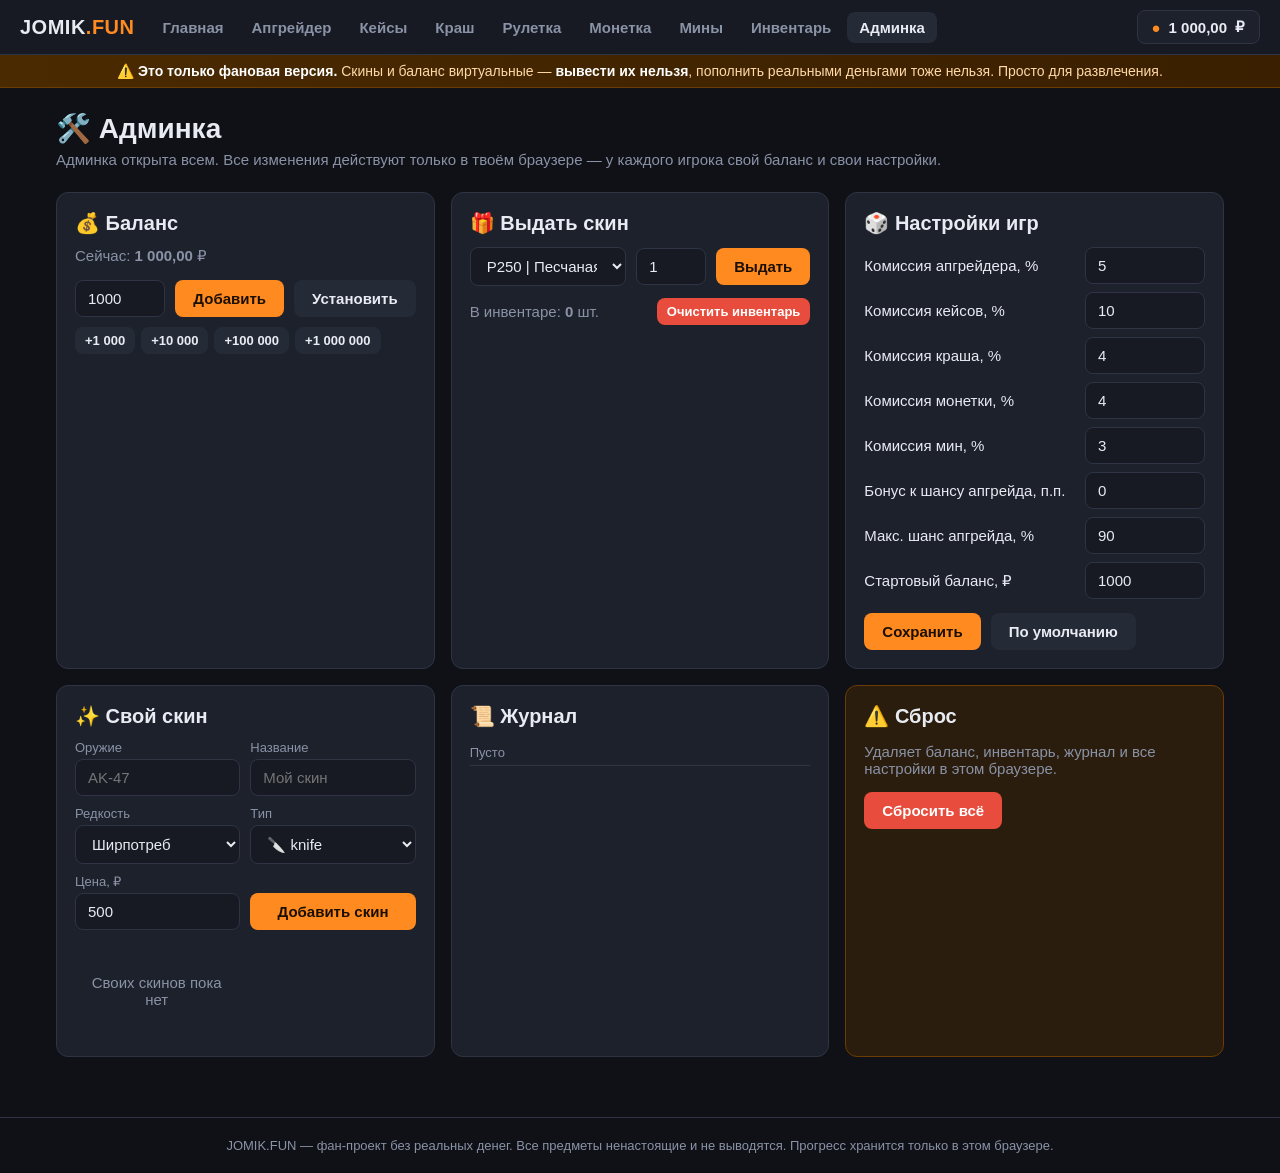
==== admin.html @ 271b5dfe "Add fun skin upgrader site with mini-games and open admin panel Static site for GitHub Pages: upgrad" ====
<!DOCTYPE html>
<html lang="ru">
<head>
  <meta charset="UTF-8">
  <meta name="viewport" content="width=device-width, initial-scale=1">
  <title>Админка — JOMIK.FUN</title>
  <link rel="stylesheet" href="css/style.css">
</head>
<body>
  <main class="container">
    <h1>🛠️ Админка</h1>
    <p class="sub">Админка открыта всем. Все изменения действуют только в твоём браузере — у каждого игрока свой баланс и свои настройки.</p>

    <div class="grid grid-2">
      <section class="card">
        <h2>💰 Баланс</h2>
        <p class="muted" style="margin-top:0">Сейчас: <b id="curBalance"></b> ₽</p>
        <div class="row">
          <input class="input" id="balInput" type="number" value="1000" style="flex:1">
          <button class="btn btn-accent" id="addBal">Добавить</button>
          <button class="btn" id="setBal">Установить</button>
        </div>
        <div class="chips" style="margin-top:10px" id="balChips">
          <button class="btn btn-sm" data-v="1000">+1 000</button>
          <button class="btn btn-sm" data-v="10000">+10 000</button>
          <button class="btn btn-sm" data-v="100000">+100 000</button>
          <button class="btn btn-sm" data-v="1000000">+1 000 000</button>
        </div>
      </section>

      <section class="card">
        <h2>🎁 Выдать скин</h2>
        <div class="row">
          <select class="input" id="giveSelect" style="flex:1"></select>
          <input class="input" id="giveCount" type="number" value="1" min="1" max="100" style="width:70px">
          <button class="btn btn-accent" id="give">Выдать</button>
        </div>
        <div class="row" style="margin-top:12px">
          <span class="muted">В инвентаре: <b id="invCount"></b> шт.</span>
          <div class="spacer"></div>
          <button class="btn btn-red btn-sm" id="clearInv">Очистить инвентарь</button>
        </div>
      </section>

      <section class="card">
        <h2>🎲 Настройки игр</h2>
        <div class="kv">
          <span>Комиссия апгрейдера, %</span><input class="input" data-edge="upgrader" type="number" step="0.5">
          <span>Комиссия кейсов, %</span><input class="input" data-edge="cases" type="number" step="0.5">
          <span>Комиссия краша, %</span><input class="input" data-edge="crash" type="number" step="0.5">
          <span>Комиссия монетки, %</span><input class="input" data-edge="coinflip" type="number" step="0.5">
          <span>Комиссия мин, %</span><input class="input" data-edge="mines" type="number" step="0.5">
          <span>Бонус к шансу апгрейда, п.п.</span><input class="input" id="boost" type="number" step="1">
          <span>Макс. шанс апгрейда, %</span><input class="input" id="maxChance" type="number" step="1">
          <span>Стартовый баланс, ₽</span><input class="input" id="startBal" type="number" step="100">
        </div>
        <div class="row" style="margin-top:14px">
          <button class="btn btn-accent" id="saveSettings">Сохранить</button>
          <button class="btn" id="defaults">По умолчанию</button>
        </div>
      </section>

      <section class="card">
        <h2>✨ Свой скин</h2>
        <div class="grid" style="grid-template-columns:1fr 1fr;gap:10px">
          <div><label>Оружие</label><input class="input" id="csWeapon" placeholder="AK-47" style="width:100%"></div>
          <div><label>Название</label><input class="input" id="csName" placeholder="Мой скин" style="width:100%"></div>
          <div><label>Редкость</label><select class="input" id="csRarity" style="width:100%"></select></div>
          <div><label>Тип</label><select class="input" id="csType" style="width:100%"></select></div>
          <div><label>Цена, ₽</label><input class="input" id="csPrice" type="number" value="500" style="width:100%"></div>
          <div style="align-self:end"><button class="btn btn-accent" id="csAdd" style="width:100%">Добавить скин</button></div>
        </div>
        <div class="skins" id="customList" style="margin-top:14px;max-height:240px"></div>
      </section>

      <section class="card">
        <h2>📜 Журнал</h2>
        <div class="log" id="log"></div>
      </section>

      <section class="card admin-warn">
        <h2>⚠️ Сброс</h2>
        <p class="muted">Удаляет баланс, инвентарь, журнал и все настройки в этом браузере.</p>
        <button class="btn btn-red" id="reset">Сбросить всё</button>
      </section>
    </div>
  </main>

  <script src="js/common.js"></script>
  <script>
    const $ = id => document.getElementById(id);

    function render() {
      const s = Store.settings;
      $("curBalance").textContent = fmt(Store.balance);
      $("invCount").textContent = Store.state.inventory.length;
      $("giveSelect").innerHTML = allSkins().slice().sort((a, b) => a.price - b.price)
        .map(k => `<option value="${esc(k.id)}">${esc(k.weapon)} | ${esc(k.name)} — ${fmt(k.price)} ₽</option>`).join("");
      document.querySelectorAll("[data-edge]").forEach(i => i.value = s.edge[i.dataset.edge]);
      $("boost").value = s.upgraderBoost;
      $("maxChance").value = s.maxUpgradeChance;
      $("startBal").value = s.startBalance;
      $("customList").innerHTML = (s.customSkins || []).map(k =>
        skinHTML(k, `<div class="actions"><button class="btn btn-sm btn-red" data-del="${esc(k.id)}">Удалить</button></div>`)).join("")
        || `<div class="empty">Своих скинов пока нет</div>`;
      $("log").innerHTML = Store.state.log.length
        ? Store.state.log.map(l => `<div><span class="muted">${new Date(l.t).toLocaleTimeString("ru-RU")}</span> ${esc(l.text)}</div>`).join("")
        : `<div class="muted">Пусто</div>`;
    }

    $("csRarity").innerHTML = Object.entries(RARITIES).map(([k, r]) => `<option value="${k}">${r.name}</option>`).join("");
    $("csType").innerHTML = Object.entries(ICONS).map(([k, i]) => `<option value="${k}">${i} ${k}</option>`).join("");

    $("addBal").addEventListener("click", () => {
      const v = parseFloat($("balInput").value) || 0;
      Store.addBalance(v);
      toast(`Баланс изменён на ${fmt(v)} ₽`, "win");
      render();
    });
    $("setBal").addEventListener("click", () => {
      Store.setBalance(parseFloat($("balInput").value) || 0);
      toast("Баланс установлен", "win");
      render();
    });
    $("balChips").addEventListener("click", e => {
      const v = Number(e.target.dataset.v);
      if (!v) return;
      Store.addBalance(v);
      render();
    });

    $("give").addEventListener("click", () => {
      const id = $("giveSelect").value;
      const n = Math.max(1, Math.min(100, parseInt($("giveCount").value) || 1));
      for (let i = 0; i < n; i++) Store.addSkin(id);
      const k = skinById(id);
      Store.log(`Админка: выдано ${n} × ${k.weapon} | ${k.name}`);
      toast(`Выдано: ${k.weapon} | ${k.name} ×${n}`, "win");
      render();
    });
    $("clearInv").addEventListener("click", () => {
      if (!confirm("Очистить инвентарь?")) return;
      Store.state.inventory = [];
      Store.save();
      render();
    });

    $("saveSettings").addEventListener("click", () => {
      const s = Store.settings;
      document.querySelectorAll("[data-edge]").forEach(i => {
        s.edge[i.dataset.edge] = Math.max(-50, Math.min(90, parseFloat(i.value) || 0));
      });
      s.upgraderBoost = parseFloat($("boost").value) || 0;
      s.maxUpgradeChance = Math.max(1, Math.min(100, parseFloat($("maxChance").value) || 90));
      s.startBalance = Math.max(0, parseFloat($("startBal").value) || 0);
      Store.saveSettings();
      toast("Настройки сохранены", "win");
      render();
    });
    $("defaults").addEventListener("click", () => {
      Object.assign(Store.settings, {
        startBalance: DEFAULT_SETTINGS.startBalance,
        edge: { ...DEFAULT_SETTINGS.edge },
        upgraderBoost: DEFAULT_SETTINGS.upgraderBoost,
        maxUpgradeChance: DEFAULT_SETTINGS.maxUpgradeChance,
      });
      Store.saveSettings();
      toast("Настройки сброшены по умолчанию");
      render();
    });

    $("csAdd").addEventListener("click", () => {
      const weapon = $("csWeapon").value.trim();
      const name = $("csName").value.trim();
      const price = round2(parseFloat($("csPrice").value));
      if (!weapon || !name || !(price > 0)) { toast("Заполни оружие, название и цену", "lose"); return; }
      Store.settings.customSkins.push({
        id: "custom-" + Date.now(), weapon, name, price,
        rarity: $("csRarity").value, type: $("csType").value,
      });
      Store.saveSettings();
      toast("Скин добавлен — он доступен в апгрейдере и выдаче", "win");
      render();
    });
    $("customList").addEventListener("click", e => {
      const id = e.target.dataset.del;
      if (!id) return;
      Store.settings.customSkins = Store.settings.customSkins.filter(k => k.id !== id);
      Store.saveSettings();
      render();
    });

    $("reset").addEventListener("click", () => {
      if (!confirm("Точно сбросить всё?")) return;
      Store.resetAll();
      toast("Всё сброшено");
      render();
    });

    render();
  </script>
</body>
</html>
---- css/style.css ----
:root {
  --bg: #0f1117;
  --bg2: #171a23;
  --card: #1d212c;
  --card2: #252a37;
  --border: #2e3444;
  --text: #e8ebf2;
  --muted: #8a92a6;
  --accent: #ff8a1f;
  --accent2: #ffb35c;
  --green: #2ecc71;
  --red: #e74c3c;
  --blue: #3d8bfd;
  --radius: 12px;
}

* { box-sizing: border-box; }

body {
  margin: 0;
  background: var(--bg);
  color: var(--text);
  font-family: "Segoe UI", Roboto, Arial, sans-serif;
  font-size: 15px;
  min-height: 100vh;
}

a { color: var(--accent2); text-decoration: none; }

button, input, select {
  font: inherit;
  color: inherit;
}

/* ---------- header ---------- */
.header {
  position: sticky;
  top: 0;
  z-index: 20;
  display: flex;
  align-items: center;
  gap: 16px;
  padding: 10px 20px;
  background: var(--bg2);
  border-bottom: 1px solid var(--border);
  flex-wrap: wrap;
}

.logo {
  font-weight: 800;
  font-size: 20px;
  color: var(--text);
  letter-spacing: .5px;
}
.logo span { color: var(--accent); }

.nav { display: flex; gap: 4px; flex-wrap: wrap; flex: 1; }
.nav a {
  padding: 7px 12px;
  border-radius: 8px;
  color: var(--muted);
  font-weight: 600;
}
.nav a:hover { color: var(--text); background: var(--card); }
.nav a.active { color: var(--text); background: var(--card2); }

.balance {
  display: flex;
  align-items: center;
  gap: 8px;
  padding: 7px 14px;
  border-radius: 8px;
  background: var(--card);
  border: 1px solid var(--border);
  font-weight: 700;
}
.balance .coin { color: var(--accent); }

.disclaimer {
  background: linear-gradient(90deg, #4a2a00, #3a1f00);
  color: #ffd9a8;
  text-align: center;
  padding: 8px 16px;
  font-size: 14px;
  border-bottom: 1px solid #6b3d00;
}
.disclaimer b { color: #fff; }

/* ---------- layout ---------- */
.container { max-width: 1200px; margin: 0 auto; padding: 24px 16px 60px; }
h1 { margin: 0 0 6px; font-size: 28px; }
h2 { margin: 0 0 12px; font-size: 20px; }
.sub { color: var(--muted); margin: 0 0 24px; }

.card {
  background: var(--card);
  border: 1px solid var(--border);
  border-radius: var(--radius);
  padding: 18px;
}

.grid { display: grid; gap: 16px; }
.grid-2 { grid-template-columns: repeat(auto-fit, minmax(320px, 1fr)); }
.grid-3 { grid-template-columns: 1fr 1.1fr 1fr; }
@media (max-width: 960px) { .grid-3 { grid-template-columns: 1fr; } }

.row { display: flex; gap: 10px; align-items: center; flex-wrap: wrap; }
.spacer { flex: 1; }
.muted { color: var(--muted); }
.center { text-align: center; }

/* ---------- controls ---------- */
.btn {
  border: none;
  border-radius: 8px;
  padding: 10px 18px;
  font-weight: 700;
  cursor: pointer;
  background: var(--card2);
  color: var(--text);
  transition: filter .15s, transform .05s;
}
.btn:hover { filter: brightness(1.15); }
.btn:active { transform: translateY(1px); }
.btn:disabled { opacity: .45; cursor: not-allowed; filter: none; }
.btn-accent { background: var(--accent); color: #1a0f00; }
.btn-green { background: var(--green); color: #062b14; }
.btn-red { background: var(--red); color: #fff; }
.btn-sm { padding: 6px 10px; font-size: 13px; }
.btn-big { padding: 14px 28px; font-size: 17px; }

.input {
  background: var(--bg2);
  border: 1px solid var(--border);
  border-radius: 8px;
  padding: 9px 12px;
  min-width: 0;
}
.input:focus { outline: 1px solid var(--accent); }
label { color: var(--muted); font-size: 13px; display: block; margin-bottom: 4px; }

.chips { display: flex; gap: 6px; flex-wrap: wrap; }

/* ---------- hub ---------- */
.games { display: grid; grid-template-columns: repeat(auto-fill, minmax(240px, 1fr)); gap: 16px; }
.game-card {
  display: block;
  background: var(--card);
  border: 1px solid var(--border);
  border-radius: var(--radius);
  padding: 22px;
  color: var(--text);
  transition: transform .15s, border-color .15s;
}
.game-card:hover { transform: translateY(-3px); border-color: var(--accent); }
.game-card .emoji { font-size: 42px; }
.game-card h3 { margin: 10px 0 6px; }
.game-card p { margin: 0; color: var(--muted); font-size: 14px; }

/* ---------- skins ---------- */
.skins {
  display: grid;
  grid-template-columns: repeat(auto-fill, minmax(130px, 1fr));
  gap: 10px;
  max-height: 460px;
  overflow-y: auto;
  padding-right: 4px;
}
.skin {
  position: relative;
  background: var(--card2);
  border-radius: 10px;
  padding: 10px;
  border-bottom: 3px solid var(--rc, #888);
  cursor: pointer;
  user-select: none;
  transition: transform .1s, box-shadow .1s;
  overflow: hidden;
}
.skin::before {
  content: "";
  position: absolute;
  inset: 0;
  background: radial-gradient(circle at 50% 35%, var(--rc, #888) 0%, transparent 65%);
  opacity: .18;
  pointer-events: none;
}
.skin:hover { transform: translateY(-2px); }
.skin.selected { box-shadow: 0 0 0 2px var(--accent); }
.skin .ico { font-size: 34px; text-align: center; height: 48px; line-height: 48px; }
.skin .w { font-size: 11px; color: var(--muted); white-space: nowrap; overflow: hidden; text-overflow: ellipsis; }
.skin .n { font-size: 13px; font-weight: 700; white-space: nowrap; overflow: hidden; text-overflow: ellipsis; }
.skin .p { font-size: 13px; color: var(--accent2); font-weight: 700; margin-top: 4px; }
.skin .actions { margin-top: 6px; display: flex; gap: 4px; }
.skin.big { width: 170px; padding: 14px; cursor: default; }
.skin.big .ico { font-size: 50px; height: 70px; line-height: 70px; }

.empty { color: var(--muted); text-align: center; padding: 30px 10px; }

/* ---------- strip (cases / roulette) ---------- */
.strip-wrap {
  position: relative;
  overflow: hidden;
  background: var(--bg2);
  border: 1px solid var(--border);
  border-radius: var(--radius);
  padding: 14px 0;
}
.strip-wrap::after {
  content: "";
  position: absolute;
  top: 0; bottom: 0;
  left: 50%;
  width: 3px;
  margin-left: -1px;
  background: var(--accent);
  box-shadow: 0 0 12px var(--accent);
  z-index: 2;
}
.strip { display: flex; gap: 10px; will-change: transform; }
.strip .skin { flex: 0 0 130px; cursor: default; }
.strip .skin:hover { transform: none; }

/* ---------- modal & toast ---------- */
.modal-bg {
  position: fixed; inset: 0;
  background: rgba(0,0,0,.65);
  display: flex; align-items: center; justify-content: center;
  z-index: 100;
  padding: 16px;
}
.modal {
  background: var(--card);
  border: 1px solid var(--border);
  border-radius: var(--radius);
  padding: 24px;
  max-width: 440px;
  width: 100%;
  text-align: center;
}
.modal h2 { margin-bottom: 10px; }
.modal .skin { margin: 14px auto; }

.toasts { position: fixed; right: 16px; bottom: 16px; display: flex; flex-direction: column; gap: 8px; z-index: 200; }
.toast {
  background: var(--card2);
  border-left: 4px solid var(--accent);
  padding: 10px 14px;
  border-radius: 8px;
  box-shadow: 0 6px 20px rgba(0,0,0,.4);
  animation: tin .2s ease-out;
  max-width: 320px;
}
.toast.win { border-color: var(--green); }
.toast.lose { border-color: var(--red); }
@keyframes tin { from { transform: translateX(30px); opacity: 0; } }

.footer { text-align: center; color: var(--muted); font-size: 13px; padding: 20px; border-top: 1px solid var(--border); }

/* ---------- upgrader ---------- */
.upg-center { display: flex; flex-direction: column; align-items: center; gap: 16px; }
.wheel { position: relative; width: 260px; height: 260px; }
.wheel svg { width: 100%; height: 100%; transform: rotate(-90deg); }
.wheel .pointer {
  position: absolute; inset: 0;
  transition: transform 4s cubic-bezier(.15,.85,.25,1);
}
.wheel .pointer::before {
  content: "";
  position: absolute;
  left: 50%; top: -4px;
  margin-left: -9px;
  border-left: 9px solid transparent;
  border-right: 9px solid transparent;
  border-top: 18px solid #fff;
  filter: drop-shadow(0 0 4px rgba(0,0,0,.6));
}
.wheel .label {
  position: absolute; inset: 0;
  display: flex; flex-direction: column; align-items: center; justify-content: center;
}
.wheel .label .pct { font-size: 38px; font-weight: 800; }
.upg-slots { display: flex; gap: 14px; align-items: center; }
.slot {
  width: 150px; min-height: 170px;
  border: 2px dashed var(--border);
  border-radius: 10px;
  display: flex; align-items: center; justify-content: center;
  color: var(--muted); text-align: center; font-size: 13px;
}
.slot .skin { width: 100%; cursor: default; }

/* ---------- crash ---------- */
.crash-box { position: relative; height: 340px; background: var(--bg2); border-radius: var(--radius); border: 1px solid var(--border); overflow: hidden; }
.crash-box canvas { width: 100%; height: 100%; display: block; }
.crash-mult { position: absolute; inset: 0; display: flex; align-items: center; justify-content: center; font-size: 56px; font-weight: 800; pointer-events: none; }
.crash-mult.crashed { color: var(--red); }
.crash-mult.cashed { color: var(--green); }

.history { display: flex; gap: 6px; flex-wrap: wrap; }
.history span { padding: 4px 9px; border-radius: 6px; font-size: 13px; font-weight: 700; background: var(--card2); }
.history .g { color: var(--green); }
.history .r { color: var(--red); }

/* ---------- coinflip ---------- */
.coin3d {
  width: 160px; height: 160px; margin: 20px auto;
  position: relative; transform-style: preserve-3d;
}
.coin3d .face {
  position: absolute; inset: 0; border-radius: 50%;
  display: flex; align-items: center; justify-content: center;
  font-size: 40px; font-weight: 900; backface-visibility: hidden;
  border: 6px solid rgba(255,255,255,.2);
}
.coin3d .ct { background: radial-gradient(circle, #5b8de0, #2a4f8f); }
.coin3d .t { background: radial-gradient(circle, #e0b45b, #8f6a2a); transform: rotateY(180deg); }
.side-btn.active { box-shadow: 0 0 0 2px var(--accent); }

/* ---------- roulette ---------- */
.rcell {
  flex: 0 0 70px; height: 70px; border-radius: 10px;
  display: flex; align-items: center; justify-content: center;
  font-size: 22px; font-weight: 800;
}
.rcell.red { background: #c0392b; }
.rcell.black { background: #2b2f3a; }
.rcell.green { background: #27ae60; }
.bet-col { flex: 1; min-width: 180px; }
.bet-col .btn { width: 100%; }

/* ---------- mines ---------- */
.mines-grid { display: grid; grid-template-columns: repeat(5, 1fr); gap: 8px; max-width: 420px; margin: 0 auto; }
.tile {
  aspect-ratio: 1;
  border-radius: 10px;
  background: var(--card2);
  border: none;
  cursor: pointer;
  font-size: 30px;
  transition: transform .1s, background .2s;
}
.tile:hover:not(:disabled) { transform: scale(1.04); background: #30364a; }
.tile.gem { background: #1f5d3a; }
.tile.bomb { background: #6e1f1f; }
.tile:disabled { cursor: default; }

/* ---------- admin ---------- */
.admin-warn { border-color: #6b3d00; background: #2a1d0d; }
.kv { display: grid; grid-template-columns: 1fr 120px; gap: 8px 12px; align-items: center; }
.log { max-height: 300px; overflow-y: auto; font-size: 13px; }
.log div { padding: 5px 0; border-bottom: 1px solid var(--border); }

.grid-side { grid-template-columns: minmax(260px, 320px) 1fr; }

@media (max-width: 700px) {
  .grid-side { grid-template-columns: 1fr; }
  .slot { width: 115px; min-height: 150px; }
  .upg-slots { gap: 8px; }
  .wheel { width: 220px; height: 220px; }
  .header { padding: 10px 16px; }
  .container { padding: 18px 16px 50px; }
}
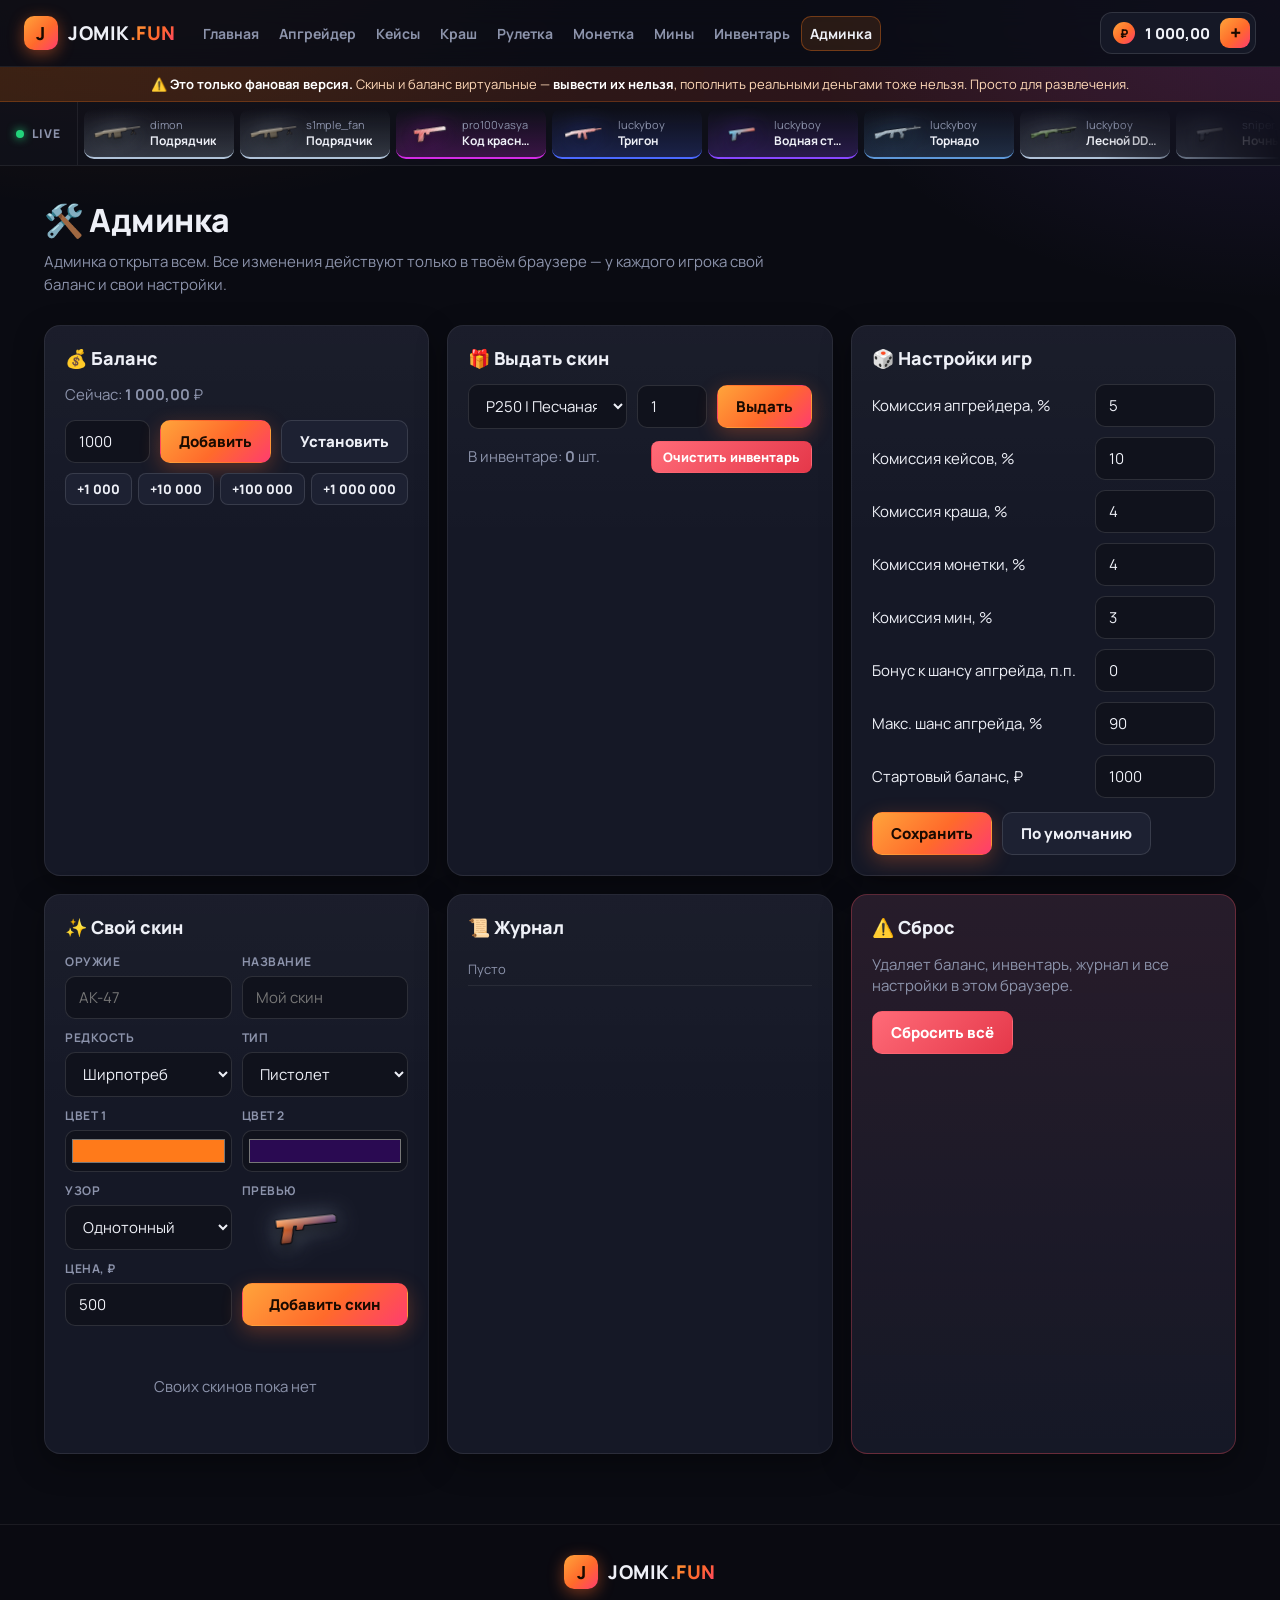
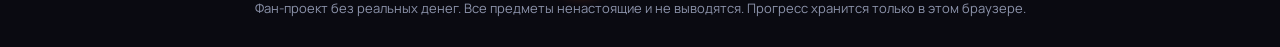
==== commit da5f0b03: "Add ~70 skins with SVG weapon icons and two new cases Replace emoji icons with SVG weapon silhouette" ====
--- a/admin.html
+++ b/admin.html
@@ -67,6 +67,10 @@
           <div><label>Название</label><input class="input" id="csName" placeholder="Мой скин" style="width:100%"></div>
           <div><label>Редкость</label><select class="input" id="csRarity" style="width:100%"></select></div>
           <div><label>Тип</label><select class="input" id="csType" style="width:100%"></select></div>
+          <div><label>Цвет 1</label><input class="input" id="csC1" type="color" value="#ff7a1a" style="width:100%;height:42px;padding:4px"></div>
+          <div><label>Цвет 2</label><input class="input" id="csC2" type="color" value="#2a0a52" style="width:100%;height:42px;padding:4px"></div>
+          <div><label>Узор</label><select class="input" id="csPattern" style="width:100%"></select></div>
+          <div><label>Превью</label><div id="csPreview" style="height:42px;display:flex;align-items:center"></div></div>
           <div><label>Цена, ₽</label><input class="input" id="csPrice" type="number" value="500" style="width:100%"></div>
           <div style="align-self:end"><button class="btn btn-accent" id="csAdd" style="width:100%">Добавить скин</button></div>
         </div>
@@ -86,6 +90,7 @@
     </div>
   </main>
 
+  <script src="js/icons.js"></script>
   <script src="js/common.js"></script>
   <script>
     const $ = id => document.getElementById(id);
@@ -109,7 +114,23 @@
     }
 
     $("csRarity").innerHTML = Object.entries(RARITIES).map(([k, r]) => `<option value="${k}">${r.name}</option>`).join("");
-    $("csType").innerHTML = Object.entries(ICONS).map(([k, i]) => `<option value="${k}">${i} ${k}</option>`).join("");
+    $("csType").innerHTML = Object.entries(WEAPON_TYPES).map(([k, n]) => `<option value="${k}">${n}</option>`).join("");
+    $("csPattern").innerHTML = Object.entries(PATTERNS).map(([k, n]) => `<option value="${k}">${n}</option>`).join("");
+
+    function draftSkin() {
+      return {
+        id: "preview", weapon: $("csWeapon").value.trim(), name: $("csName").value.trim(),
+        price: round2(parseFloat($("csPrice").value)), rarity: $("csRarity").value, type: $("csType").value,
+        c1: $("csC1").value, c2: $("csC2").value, pattern: $("csPattern").value,
+      };
+    }
+    function renderPreview() {
+      const k = draftSkin();
+      $("csPreview").style.setProperty("--rc", RARITIES[k.rarity].color);
+      $("csPreview").innerHTML = skinIcon(k);
+    }
+    ["csRarity", "csType", "csC1", "csC2", "csPattern"].forEach(id => $(id).addEventListener("input", renderPreview));
+    renderPreview();
 
     $("addBal").addEventListener("click", () => {
       const v = parseFloat($("balInput").value) || 0;
@@ -174,10 +195,7 @@
       const name = $("csName").value.trim();
       const price = round2(parseFloat($("csPrice").value));
       if (!weapon || !name || !(price > 0)) { toast("Заполни оружие, название и цену", "lose"); return; }
-      Store.settings.customSkins.push({
-        id: "custom-" + Date.now(), weapon, name, price,
-        rarity: $("csRarity").value, type: $("csType").value,
-      });
+      Store.settings.customSkins.push({ ...draftSkin(), id: "custom-" + Date.now(), weapon, name, price });
       Store.saveSettings();
       toast("Скин добавлен — он доступен в апгрейдере и выдаче", "win");
       render();
--- a/css/style.css
+++ b/css/style.css
@@ -1,107 +1,229 @@
+@import url("https://fonts.googleapis.com/css2?family=Manrope:wght@400;500;600;700;800&display=swap");
+
 :root {
-  --bg: #0f1117;
-  --bg2: #171a23;
-  --card: #1d212c;
-  --card2: #252a37;
-  --border: #2e3444;
-  --text: #e8ebf2;
-  --muted: #8a92a6;
-  --accent: #ff8a1f;
-  --accent2: #ffb35c;
-  --green: #2ecc71;
-  --red: #e74c3c;
+  --bg: #0a0b12;
+  --bg2: #10121c;
+  --card: #151826;
+  --card2: #1d2132;
+  --card3: #252a3f;
+  --border: rgba(255, 255, 255, .07);
+  --border2: rgba(255, 255, 255, .12);
+  --text: #eef0f7;
+  --muted: #8c93ab;
+  --accent: #ff7a1a;
+  --accent2: #ffb057;
+  --grad: linear-gradient(135deg, #ffa43b 0%, #ff6a2b 55%, #ff3d6e 100%);
+  --purple: #8b5cf6;
+  --green: #22d47b;
+  --red: #ff4d5e;
   --blue: #3d8bfd;
-  --radius: 12px;
+  --radius: 16px;
+  --shadow: 0 10px 30px rgba(0, 0, 0, .35);
 }
 
 * { box-sizing: border-box; }
+
+html { scrollbar-color: var(--card3) transparent; }
 
 body {
   margin: 0;
-  background: var(--bg);
+  background:
+    radial-gradient(900px 500px at 10% -10%, rgba(255, 122, 26, .12), transparent 60%),
+    radial-gradient(800px 500px at 100% 0%, rgba(139, 92, 246, .14), transparent 60%),
+    var(--bg);
+  background-attachment: fixed;
   color: var(--text);
-  font-family: "Segoe UI", Roboto, Arial, sans-serif;
+  font-family: "Manrope", "Segoe UI", Roboto, Arial, sans-serif;
   font-size: 15px;
   min-height: 100vh;
+  -webkit-font-smoothing: antialiased;
 }
 
 a { color: var(--accent2); text-decoration: none; }
 
-button, input, select {
-  font: inherit;
-  color: inherit;
-}
+button, input, select { font: inherit; color: inherit; }
+
+::-webkit-scrollbar { width: 8px; height: 8px; }
+::-webkit-scrollbar-thumb { background: var(--card3); border-radius: 8px; }
+::-webkit-scrollbar-track { background: transparent; }
 
 /* ---------- header ---------- */
 .header {
   position: sticky;
   top: 0;
-  z-index: 20;
+  z-index: 30;
   display: flex;
   align-items: center;
-  gap: 16px;
-  padding: 10px 20px;
-  background: var(--bg2);
+  gap: 18px;
+  padding: 12px 24px;
+  background: rgba(12, 13, 22, .78);
+  backdrop-filter: blur(14px);
+  -webkit-backdrop-filter: blur(14px);
   border-bottom: 1px solid var(--border);
-  flex-wrap: wrap;
 }
 
 .logo {
+  display: flex;
+  align-items: center;
+  gap: 10px;
   font-weight: 800;
-  font-size: 20px;
+  font-size: 19px;
   color: var(--text);
   letter-spacing: .5px;
-}
-.logo span { color: var(--accent); }
-
-.nav { display: flex; gap: 4px; flex-wrap: wrap; flex: 1; }
+  white-space: nowrap;
+}
+.logo-text span { background: var(--grad); -webkit-background-clip: text; background-clip: text; color: transparent; }
+.logo-mark {
+  width: 34px; height: 34px;
+  display: grid; place-items: center;
+  border-radius: 10px;
+  background: var(--grad);
+  color: #1a0a00;
+  font-size: 18px;
+  box-shadow: 0 4px 16px rgba(255, 106, 43, .45);
+}
+
+.nav {
+  display: flex;
+  gap: 2px;
+  flex: 1;
+  overflow-x: auto;
+  scrollbar-width: none;
+}
+.nav::-webkit-scrollbar { display: none; }
 .nav a {
-  padding: 7px 12px;
-  border-radius: 8px;
+  display: flex;
+  align-items: center;
+  gap: 6px;
+  padding: 8px 12px;
+  border-radius: 10px;
   color: var(--muted);
-  font-weight: 600;
-}
-.nav a:hover { color: var(--text); background: var(--card); }
-.nav a.active { color: var(--text); background: var(--card2); }
+  font-weight: 700;
+  font-size: 14px;
+  white-space: nowrap;
+  transition: color .15s, background .15s;
+}
+.nav a .ni { font-size: 15px; filter: grayscale(.6); transition: filter .15s; }
+.nav a:hover { color: var(--text); background: rgba(255, 255, 255, .04); }
+.nav a:hover .ni, .nav a.active .ni { filter: none; }
+.nav a.active { color: var(--text); background: rgba(255, 122, 26, .12); box-shadow: inset 0 0 0 1px rgba(255, 122, 26, .35); }
 
 .balance {
+  display: flex;
+  align-items: center;
+  gap: 10px;
+  padding: 5px 5px 5px 12px;
+  border-radius: 12px;
+  background: var(--card);
+  border: 1px solid var(--border2);
+  font-weight: 800;
+  white-space: nowrap;
+}
+.balance .coin {
+  width: 22px; height: 22px;
+  display: grid; place-items: center;
+  border-radius: 50%;
+  background: var(--grad);
+  color: #1a0a00;
+  font-size: 12px;
+}
+.balance .plus {
+  width: 30px; height: 30px;
+  display: grid; place-items: center;
+  border-radius: 9px;
+  background: var(--grad);
+  color: #1a0a00;
+  font-size: 20px;
+  font-weight: 800;
+  line-height: 1;
+}
+
+.disclaimer {
+  background: linear-gradient(90deg, rgba(255, 122, 26, .16), rgba(255, 61, 110, .12));
+  color: #ffd9b8;
+  text-align: center;
+  padding: 8px 16px;
+  font-size: 13px;
+  border-bottom: 1px solid rgba(255, 122, 26, .25);
+}
+.disclaimer b { color: #fff; }
+
+/* ---------- live feed ---------- */
+.live {
+  display: flex;
+  align-items: stretch;
+  background: rgba(16, 18, 28, .7);
+  border-bottom: 1px solid var(--border);
+  height: 64px;
+  overflow: hidden;
+}
+.live-label {
   display: flex;
   align-items: center;
   gap: 8px;
-  padding: 7px 14px;
-  border-radius: 8px;
-  background: var(--card);
-  border: 1px solid var(--border);
-  font-weight: 700;
-}
-.balance .coin { color: var(--accent); }
-
-.disclaimer {
-  background: linear-gradient(90deg, #4a2a00, #3a1f00);
-  color: #ffd9a8;
-  text-align: center;
-  padding: 8px 16px;
-  font-size: 14px;
-  border-bottom: 1px solid #6b3d00;
-}
-.disclaimer b { color: #fff; }
+  padding: 0 16px;
+  font-weight: 800;
+  font-size: 12px;
+  letter-spacing: 1px;
+  color: var(--muted);
+  border-right: 1px solid var(--border);
+  flex: none;
+}
+.live-label .dot {
+  width: 8px; height: 8px; border-radius: 50%;
+  background: var(--green);
+  box-shadow: 0 0 10px var(--green);
+  animation: pulse 1.6s infinite;
+}
+@keyframes pulse { 50% { opacity: .35; } }
+.live-track {
+  display: flex;
+  gap: 6px;
+  padding: 6px;
+  overflow: hidden;
+  -webkit-mask-image: linear-gradient(90deg, #000 85%, transparent);
+  mask-image: linear-gradient(90deg, #000 85%, transparent);
+}
+.live-item {
+  flex: 0 0 150px;
+  display: flex;
+  align-items: center;
+  gap: 8px;
+  padding: 0 10px;
+  border-radius: 10px;
+  background: linear-gradient(180deg, transparent, color-mix(in srgb, var(--rc) 22%, transparent));
+  border-bottom: 2px solid var(--rc);
+  animation: liveIn .4s ease-out;
+}
+.live-item.mine { box-shadow: inset 0 0 0 1px var(--accent); }
+.live-item .ico { flex: 0 0 48px; height: 26px; display: flex; }
+.live-item .wicon { transform: rotate(-8deg); }
+.live-item .li-text { min-width: 0; }
+.live-item .w { font-size: 11px; color: var(--muted); white-space: nowrap; overflow: hidden; text-overflow: ellipsis; }
+.live-item.mine .w { color: var(--accent2); font-weight: 800; }
+.live-item .n { font-size: 12px; font-weight: 700; white-space: nowrap; overflow: hidden; text-overflow: ellipsis; }
+@keyframes liveIn { from { transform: translateX(-40px); opacity: 0; } }
 
 /* ---------- layout ---------- */
-.container { max-width: 1200px; margin: 0 auto; padding: 24px 16px 60px; }
-h1 { margin: 0 0 6px; font-size: 28px; }
-h2 { margin: 0 0 12px; font-size: 20px; }
-.sub { color: var(--muted); margin: 0 0 24px; }
+.container { max-width: 1240px; margin: 0 auto; padding: 32px 24px 70px; }
+h1 { margin: 0 0 8px; font-size: 32px; font-weight: 800; letter-spacing: -.5px; }
+h2 { margin: 0 0 14px; font-size: 18px; font-weight: 800; }
+.sub { color: var(--muted); margin: 0 0 28px; max-width: 760px; line-height: 1.55; }
 
 .card {
-  background: var(--card);
+  background: linear-gradient(180deg, rgba(255, 255, 255, .025), transparent 40%), var(--card);
   border: 1px solid var(--border);
   border-radius: var(--radius);
-  padding: 18px;
-}
-
-.grid { display: grid; gap: 16px; }
-.grid-2 { grid-template-columns: repeat(auto-fit, minmax(320px, 1fr)); }
+  padding: 20px;
+  box-shadow: var(--shadow);
+}
+
+.grid { display: grid; gap: 18px; }
+.grid > * { min-width: 0; }
+select.input { max-width: 100%; }
+.grid-2 { grid-template-columns: repeat(auto-fit, minmax(340px, 1fr)); }
 .grid-3 { grid-template-columns: 1fr 1.1fr 1fr; }
+.grid-side { grid-template-columns: minmax(260px, 330px) 1fr; }
 @media (max-width: 960px) { .grid-3 { grid-template-columns: 1fr; } }
 
 .row { display: flex; gap: 10px; align-items: center; flex-wrap: wrap; }
@@ -111,91 +233,169 @@
 
 /* ---------- controls ---------- */
 .btn {
-  border: none;
-  border-radius: 8px;
+  border: 1px solid var(--border2);
+  border-radius: 10px;
   padding: 10px 18px;
-  font-weight: 700;
+  font-weight: 800;
   cursor: pointer;
   background: var(--card2);
   color: var(--text);
-  transition: filter .15s, transform .05s;
+  transition: filter .15s, transform .08s, box-shadow .15s;
 }
 .btn:hover { filter: brightness(1.15); }
-.btn:active { transform: translateY(1px); }
-.btn:disabled { opacity: .45; cursor: not-allowed; filter: none; }
-.btn-accent { background: var(--accent); color: #1a0f00; }
-.btn-green { background: var(--green); color: #062b14; }
-.btn-red { background: var(--red); color: #fff; }
-.btn-sm { padding: 6px 10px; font-size: 13px; }
-.btn-big { padding: 14px 28px; font-size: 17px; }
+.btn:active { transform: translateY(1px) scale(.99); }
+.btn:disabled { opacity: .45; cursor: not-allowed; filter: none; transform: none; }
+.btn-accent { background: var(--grad); border-color: transparent; color: #1a0a00; box-shadow: 0 6px 20px rgba(255, 106, 43, .3); }
+.btn-green { background: linear-gradient(135deg, #3ee68f, #16b866); border-color: transparent; color: #04210f; box-shadow: 0 6px 20px rgba(34, 212, 123, .28); }
+.btn-red { background: linear-gradient(135deg, #ff6b78, #e5384a); border-color: transparent; color: #fff; }
+.btn-sm { padding: 6px 11px; font-size: 13px; border-radius: 8px; }
+.btn-big { padding: 15px 30px; font-size: 16px; border-radius: 12px; }
 
 .input {
   background: var(--bg2);
+  border: 1px solid var(--border2);
+  border-radius: 10px;
+  padding: 10px 13px;
+  min-width: 0;
+  transition: border-color .15s, box-shadow .15s;
+}
+.input:focus { outline: none; border-color: var(--accent); box-shadow: 0 0 0 3px rgba(255, 122, 26, .18); }
+select.input { cursor: pointer; }
+label { color: var(--muted); font-size: 12px; font-weight: 700; text-transform: uppercase; letter-spacing: .5px; display: block; margin-bottom: 6px; }
+
+.chips { display: flex; gap: 6px; flex-wrap: wrap; }
+
+/* ---------- hub ---------- */
+.hero {
+  position: relative;
+  overflow: hidden;
+  border-radius: 22px;
+  padding: 44px 40px;
+  margin-bottom: 28px;
+  background:
+    radial-gradient(600px 300px at 85% 30%, rgba(255, 61, 110, .35), transparent 70%),
+    radial-gradient(500px 300px at 60% 120%, rgba(139, 92, 246, .35), transparent 70%),
+    linear-gradient(135deg, #1b1424, #121528);
+  border: 1px solid var(--border2);
+  box-shadow: var(--shadow);
+}
+.hero h1 { font-size: 42px; line-height: 1.1; max-width: 620px; }
+.hero h1 span { background: var(--grad); -webkit-background-clip: text; background-clip: text; color: transparent; }
+.hero p { color: #c4c9da; max-width: 560px; line-height: 1.6; margin: 0 0 24px; }
+.hero .art {
+  --rc: #eb4b4b;
+  position: absolute;
+  right: 30px; top: 50%;
+  width: 380px;
+  transform: translateY(-50%) rotate(-12deg);
+  filter: drop-shadow(0 20px 40px rgba(0, 0, 0, .5));
+  animation: float 5s ease-in-out infinite;
+}
+@keyframes float { 50% { transform: translateY(calc(-50% - 12px)) rotate(-8deg); } }
+
+.stats { display: grid; grid-template-columns: repeat(auto-fit, minmax(180px, 1fr)); gap: 14px; margin-bottom: 32px; }
+.stat {
+  background: var(--card);
   border: 1px solid var(--border);
-  border-radius: 8px;
-  padding: 9px 12px;
-  min-width: 0;
-}
-.input:focus { outline: 1px solid var(--accent); }
-label { color: var(--muted); font-size: 13px; display: block; margin-bottom: 4px; }
-
-.chips { display: flex; gap: 6px; flex-wrap: wrap; }
-
-/* ---------- hub ---------- */
-.games { display: grid; grid-template-columns: repeat(auto-fill, minmax(240px, 1fr)); gap: 16px; }
+  border-radius: 14px;
+  padding: 16px 18px;
+}
+.stat .k { color: var(--muted); font-size: 12px; font-weight: 700; text-transform: uppercase; letter-spacing: .5px; }
+.stat .v { font-size: 24px; font-weight: 800; margin-top: 4px; }
+
+.section-title { display: flex; align-items: center; gap: 10px; margin: 0 0 16px; font-size: 20px; font-weight: 800; }
+
+.games { display: grid; grid-template-columns: repeat(auto-fill, minmax(260px, 1fr)); gap: 16px; }
 .game-card {
+  --gc: #ff7a1a;
+  position: relative;
+  overflow: hidden;
   display: block;
-  background: var(--card);
+  min-height: 170px;
+  background:
+    radial-gradient(260px 160px at 100% 0%, color-mix(in srgb, var(--gc) 35%, transparent), transparent 70%),
+    var(--card);
   border: 1px solid var(--border);
   border-radius: var(--radius);
   padding: 22px;
   color: var(--text);
-  transition: transform .15s, border-color .15s;
-}
-.game-card:hover { transform: translateY(-3px); border-color: var(--accent); }
-.game-card .emoji { font-size: 42px; }
-.game-card h3 { margin: 10px 0 6px; }
-.game-card p { margin: 0; color: var(--muted); font-size: 14px; }
+  transition: transform .2s, border-color .2s, box-shadow .2s;
+}
+.game-card:hover {
+  transform: translateY(-4px);
+  border-color: color-mix(in srgb, var(--gc) 60%, transparent);
+  box-shadow: 0 16px 40px color-mix(in srgb, var(--gc) 22%, transparent);
+}
+.game-card .emoji {
+  width: 56px; height: 56px;
+  display: grid; place-items: center;
+  border-radius: 14px;
+  font-size: 30px;
+  background: color-mix(in srgb, var(--gc) 18%, transparent);
+  border: 1px solid color-mix(in srgb, var(--gc) 40%, transparent);
+}
+.game-card h3 { margin: 16px 0 6px; font-size: 18px; }
+.game-card p { margin: 0; color: var(--muted); font-size: 14px; line-height: 1.5; }
+.game-card .tag {
+  position: absolute; top: 18px; right: 18px;
+  font-size: 11px; font-weight: 800; letter-spacing: .5px;
+  padding: 4px 8px; border-radius: 6px;
+  background: color-mix(in srgb, var(--gc) 22%, transparent);
+  color: color-mix(in srgb, var(--gc) 70%, #fff);
+}
 
 /* ---------- skins ---------- */
 .skins {
   display: grid;
-  grid-template-columns: repeat(auto-fill, minmax(130px, 1fr));
+  grid-template-columns: repeat(auto-fill, minmax(132px, 1fr));
   gap: 10px;
-  max-height: 460px;
+  max-height: 480px;
   overflow-y: auto;
-  padding-right: 4px;
+  padding: 2px 4px 2px 2px;
 }
 .skin {
   position: relative;
-  background: var(--card2);
-  border-radius: 10px;
-  padding: 10px;
-  border-bottom: 3px solid var(--rc, #888);
+  background:
+    radial-gradient(circle at 50% 30%, color-mix(in srgb, var(--rc, #888) 28%, transparent) 0%, transparent 70%),
+    linear-gradient(180deg, var(--card2), var(--card));
+  border: 1px solid var(--border);
+  border-radius: 12px;
+  padding: 10px 10px 12px;
   cursor: pointer;
   user-select: none;
-  transition: transform .1s, box-shadow .1s;
+  transition: transform .15s, box-shadow .15s, border-color .15s;
   overflow: hidden;
 }
-.skin::before {
+.skin::after {
   content: "";
   position: absolute;
-  inset: 0;
-  background: radial-gradient(circle at 50% 35%, var(--rc, #888) 0%, transparent 65%);
-  opacity: .18;
-  pointer-events: none;
-}
-.skin:hover { transform: translateY(-2px); }
-.skin.selected { box-shadow: 0 0 0 2px var(--accent); }
-.skin .ico { font-size: 34px; text-align: center; height: 48px; line-height: 48px; }
-.skin .w { font-size: 11px; color: var(--muted); white-space: nowrap; overflow: hidden; text-overflow: ellipsis; }
-.skin .n { font-size: 13px; font-weight: 700; white-space: nowrap; overflow: hidden; text-overflow: ellipsis; }
-.skin .p { font-size: 13px; color: var(--accent2); font-weight: 700; margin-top: 4px; }
-.skin .actions { margin-top: 6px; display: flex; gap: 4px; }
-.skin.big { width: 170px; padding: 14px; cursor: default; }
-.skin.big .ico { font-size: 50px; height: 70px; line-height: 70px; }
-
-.empty { color: var(--muted); text-align: center; padding: 30px 10px; }
+  left: 0; right: 0; bottom: 0;
+  height: 3px;
+  background: var(--rc, #888);
+  box-shadow: 0 0 12px var(--rc, #888);
+}
+.skin:hover { transform: translateY(-3px); border-color: color-mix(in srgb, var(--rc, #888) 50%, transparent); }
+.skin.selected { border-color: var(--accent); box-shadow: 0 0 0 2px var(--accent), 0 8px 24px rgba(255, 122, 26, .25); }
+.skin .ico { height: 58px; display: flex; align-items: center; justify-content: center; }
+.wicon {
+  width: 100%;
+  max-width: 128px;
+  height: 100%;
+  overflow: visible;
+  filter: drop-shadow(0 5px 6px rgba(0, 0, 0, .55)) drop-shadow(0 0 10px color-mix(in srgb, var(--rc, #888) 45%, transparent));
+  transform: rotate(-6deg);
+  transition: transform .25s;
+}
+.skin:hover .wicon { transform: rotate(-10deg) scale(1.08); }
+.skin .w { font-size: 11px; color: var(--muted); white-space: nowrap; overflow: hidden; text-overflow: ellipsis; font-weight: 600; }
+.skin .n { font-size: 13px; font-weight: 800; white-space: nowrap; overflow: hidden; text-overflow: ellipsis; }
+.skin .p { font-size: 13px; color: var(--accent2); font-weight: 800; margin-top: 4px; }
+.skin .actions { margin-top: 8px; display: flex; gap: 4px; }
+.skin .actions .btn { flex: 1; }
+.skin.big { width: 180px; padding: 16px; cursor: default; }
+.skin.big .ico { height: 84px; }
+
+.empty { color: var(--muted); text-align: center; padding: 34px 10px; grid-column: 1 / -1; }
 
 /* ---------- strip (cases / roulette) ---------- */
 .strip-wrap {
@@ -204,7 +404,9 @@
   background: var(--bg2);
   border: 1px solid var(--border);
   border-radius: var(--radius);
-  padding: 14px 0;
+  padding: 16px 0;
+  -webkit-mask-image: linear-gradient(90deg, transparent, #000 12%, #000 88%, transparent);
+  mask-image: linear-gradient(90deg, transparent, #000 12%, #000 88%, transparent);
 }
 .strip-wrap::after {
   content: "";
@@ -214,7 +416,7 @@
   width: 3px;
   margin-left: -1px;
   background: var(--accent);
-  box-shadow: 0 0 12px var(--accent);
+  box-shadow: 0 0 16px 2px var(--accent);
   z-index: 2;
 }
 .strip { display: flex; gap: 10px; will-change: transform; }
@@ -224,140 +426,203 @@
 /* ---------- modal & toast ---------- */
 .modal-bg {
   position: fixed; inset: 0;
-  background: rgba(0,0,0,.65);
+  background: rgba(5, 6, 12, .72);
+  backdrop-filter: blur(6px);
+  -webkit-backdrop-filter: blur(6px);
   display: flex; align-items: center; justify-content: center;
   z-index: 100;
   padding: 16px;
+  animation: fade .2s;
 }
 .modal {
-  background: var(--card);
-  border: 1px solid var(--border);
-  border-radius: var(--radius);
-  padding: 24px;
+  background: linear-gradient(180deg, rgba(255, 255, 255, .04), transparent 40%), var(--card);
+  border: 1px solid var(--border2);
+  border-radius: 20px;
+  padding: 28px;
   max-width: 440px;
   width: 100%;
   text-align: center;
-}
-.modal h2 { margin-bottom: 10px; }
-.modal .skin { margin: 14px auto; }
+  box-shadow: 0 30px 80px rgba(0, 0, 0, .6);
+  animation: pop .25s cubic-bezier(.2, 1.4, .4, 1);
+}
+.modal h2 { margin-bottom: 10px; font-size: 22px; }
+.modal p { line-height: 1.55; }
+.modal .skin { margin: 16px auto; }
+@keyframes fade { from { opacity: 0; } }
+@keyframes pop { from { transform: scale(.88); opacity: 0; } }
 
 .toasts { position: fixed; right: 16px; bottom: 16px; display: flex; flex-direction: column; gap: 8px; z-index: 200; }
 .toast {
-  background: var(--card2);
+  background: rgba(29, 33, 50, .95);
+  backdrop-filter: blur(8px);
+  border: 1px solid var(--border2);
   border-left: 4px solid var(--accent);
-  padding: 10px 14px;
-  border-radius: 8px;
-  box-shadow: 0 6px 20px rgba(0,0,0,.4);
-  animation: tin .2s ease-out;
-  max-width: 320px;
-}
-.toast.win { border-color: var(--green); }
-.toast.lose { border-color: var(--red); }
+  padding: 12px 16px;
+  border-radius: 12px;
+  box-shadow: var(--shadow);
+  animation: tin .25s ease-out;
+  max-width: 340px;
+  font-weight: 600;
+}
+.toast.win { border-left-color: var(--green); }
+.toast.lose { border-left-color: var(--red); }
 @keyframes tin { from { transform: translateX(30px); opacity: 0; } }
 
-.footer { text-align: center; color: var(--muted); font-size: 13px; padding: 20px; border-top: 1px solid var(--border); }
+.footer {
+  text-align: center;
+  color: var(--muted);
+  font-size: 13px;
+  padding: 30px 20px;
+  border-top: 1px solid var(--border);
+  background: rgba(10, 11, 18, .6);
+}
+.footer p { margin: 10px 0 0; }
 
 /* ---------- upgrader ---------- */
-.upg-center { display: flex; flex-direction: column; align-items: center; gap: 16px; }
-.wheel { position: relative; width: 260px; height: 260px; }
+.upg-center { display: flex; flex-direction: column; align-items: center; gap: 18px; }
+.wheel { position: relative; width: 270px; height: 270px; }
+.wheel::before {
+  content: "";
+  position: absolute; inset: 30px;
+  border-radius: 50%;
+  background: radial-gradient(circle, rgba(255, 122, 26, .12), transparent 70%);
+}
 .wheel svg { width: 100%; height: 100%; transform: rotate(-90deg); }
 .wheel .pointer {
   position: absolute; inset: 0;
-  transition: transform 4s cubic-bezier(.15,.85,.25,1);
+  pointer-events: none;
+  transition: transform 4s cubic-bezier(.15, .85, .25, 1);
 }
 .wheel .pointer::before {
   content: "";
   position: absolute;
-  left: 50%; top: -4px;
-  margin-left: -9px;
-  border-left: 9px solid transparent;
-  border-right: 9px solid transparent;
-  border-top: 18px solid #fff;
-  filter: drop-shadow(0 0 4px rgba(0,0,0,.6));
+  left: 50%; top: -6px;
+  margin-left: -10px;
+  border-left: 10px solid transparent;
+  border-right: 10px solid transparent;
+  border-top: 20px solid #fff;
+  filter: drop-shadow(0 0 6px rgba(255, 255, 255, .6));
 }
 .wheel .label {
   position: absolute; inset: 0;
+  pointer-events: none;
   display: flex; flex-direction: column; align-items: center; justify-content: center;
 }
-.wheel .label .pct { font-size: 38px; font-weight: 800; }
+.wheel .label .pct { font-size: 40px; font-weight: 800; letter-spacing: -1px; }
 .upg-slots { display: flex; gap: 14px; align-items: center; }
 .slot {
-  width: 150px; min-height: 170px;
-  border: 2px dashed var(--border);
-  border-radius: 10px;
+  width: 150px; min-height: 176px;
+  border: 2px dashed var(--border2);
+  border-radius: 14px;
   display: flex; align-items: center; justify-content: center;
-  color: var(--muted); text-align: center; font-size: 13px;
+  color: var(--muted); text-align: center; font-size: 13px; font-weight: 600;
+  background: rgba(255, 255, 255, .015);
 }
 .slot .skin { width: 100%; cursor: default; }
+.slot .skin:hover { transform: none; }
 
 /* ---------- crash ---------- */
-.crash-box { position: relative; height: 340px; background: var(--bg2); border-radius: var(--radius); border: 1px solid var(--border); overflow: hidden; }
-.crash-box canvas { width: 100%; height: 100%; display: block; }
-.crash-mult { position: absolute; inset: 0; display: flex; align-items: center; justify-content: center; font-size: 56px; font-weight: 800; pointer-events: none; }
+.crash-box {
+  position: relative;
+  min-height: 360px;
+  background:
+    linear-gradient(rgba(255, 255, 255, .03) 1px, transparent 1px) 0 0 / 100% 48px,
+    linear-gradient(90deg, rgba(255, 255, 255, .03) 1px, transparent 1px) 0 0 / 48px 100%,
+    var(--bg2);
+  border-radius: var(--radius);
+  border: 1px solid var(--border);
+  overflow: hidden;
+}
+.crash-box canvas { position: absolute; inset: 0; width: 100%; height: 100%; display: block; }
+.crash-mult { position: absolute; inset: 0; display: flex; align-items: center; justify-content: center; font-size: 64px; font-weight: 800; pointer-events: none; text-shadow: 0 6px 30px rgba(0, 0, 0, .6); }
 .crash-mult.crashed { color: var(--red); }
 .crash-mult.cashed { color: var(--green); }
 
 .history { display: flex; gap: 6px; flex-wrap: wrap; }
-.history span { padding: 4px 9px; border-radius: 6px; font-size: 13px; font-weight: 700; background: var(--card2); }
+.history span { padding: 5px 10px; border-radius: 8px; font-size: 13px; font-weight: 800; background: var(--card2); border: 1px solid var(--border); }
 .history .g { color: var(--green); }
 .history .r { color: var(--red); }
 
 /* ---------- coinflip ---------- */
 .coin3d {
-  width: 160px; height: 160px; margin: 20px auto;
+  width: 170px; height: 170px; margin: 24px auto;
   position: relative; transform-style: preserve-3d;
 }
 .coin3d .face {
   position: absolute; inset: 0; border-radius: 50%;
   display: flex; align-items: center; justify-content: center;
-  font-size: 40px; font-weight: 900; backface-visibility: hidden;
-  border: 6px solid rgba(255,255,255,.2);
-}
-.coin3d .ct { background: radial-gradient(circle, #5b8de0, #2a4f8f); }
-.coin3d .t { background: radial-gradient(circle, #e0b45b, #8f6a2a); transform: rotateY(180deg); }
-.side-btn.active { box-shadow: 0 0 0 2px var(--accent); }
+  font-size: 42px; font-weight: 900; backface-visibility: hidden;
+  border: 6px solid rgba(255, 255, 255, .25);
+  box-shadow: inset 0 -10px 30px rgba(0, 0, 0, .35), 0 20px 40px rgba(0, 0, 0, .4);
+}
+.coin3d .ct { background: radial-gradient(circle at 35% 30%, #8fb5ff, #2a4f8f); }
+.coin3d .t { background: radial-gradient(circle at 35% 30%, #ffd98a, #8f6a2a); transform: rotateY(180deg); }
+.side-btn { min-width: 90px; }
+.side-btn.active { box-shadow: 0 0 0 2px var(--accent), 0 6px 20px rgba(255, 122, 26, .3); }
 
 /* ---------- roulette ---------- */
 .rcell {
-  flex: 0 0 70px; height: 70px; border-radius: 10px;
+  flex: 0 0 70px; height: 70px; border-radius: 12px;
   display: flex; align-items: center; justify-content: center;
   font-size: 22px; font-weight: 800;
-}
-.rcell.red { background: #c0392b; }
-.rcell.black { background: #2b2f3a; }
-.rcell.green { background: #27ae60; }
+  box-shadow: inset 0 -6px 14px rgba(0, 0, 0, .3);
+}
+.rcell.red { background: linear-gradient(180deg, #ff5a6a, #c4283a); }
+.rcell.black { background: linear-gradient(180deg, #343a4f, #20242f); }
+.rcell.green { background: linear-gradient(180deg, #3ee68f, #149a54); }
 .bet-col { flex: 1; min-width: 180px; }
-.bet-col .btn { width: 100%; }
+.bet-col .btn { width: 100%; border-color: transparent; }
 
 /* ---------- mines ---------- */
-.mines-grid { display: grid; grid-template-columns: repeat(5, 1fr); gap: 8px; max-width: 420px; margin: 0 auto; }
+.mines-grid { display: grid; grid-template-columns: repeat(5, 1fr); gap: 10px; max-width: 440px; margin: 0 auto; }
 .tile {
   aspect-ratio: 1;
-  border-radius: 10px;
-  background: var(--card2);
-  border: none;
+  border-radius: 12px;
+  background: linear-gradient(180deg, var(--card3), var(--card2));
+  border: 1px solid var(--border2);
   cursor: pointer;
   font-size: 30px;
-  transition: transform .1s, background .2s;
-}
-.tile:hover:not(:disabled) { transform: scale(1.04); background: #30364a; }
-.tile.gem { background: #1f5d3a; }
-.tile.bomb { background: #6e1f1f; }
+  box-shadow: inset 0 -4px 0 rgba(0, 0, 0, .25);
+  transition: transform .12s, background .2s, box-shadow .2s;
+}
+.tile:hover:not(:disabled) { transform: translateY(-2px); background: linear-gradient(180deg, #30364f, #262b3f); box-shadow: 0 6px 16px rgba(0, 0, 0, .3); }
+.tile.gem { background: linear-gradient(180deg, #1f7a4b, #145234); border-color: rgba(34, 212, 123, .4); }
+.tile.bomb { background: linear-gradient(180deg, #8a2430, #5c1520); border-color: rgba(255, 77, 94, .5); }
 .tile:disabled { cursor: default; }
 
 /* ---------- admin ---------- */
-.admin-warn { border-color: #6b3d00; background: #2a1d0d; }
-.kv { display: grid; grid-template-columns: 1fr 120px; gap: 8px 12px; align-items: center; }
-.log { max-height: 300px; overflow-y: auto; font-size: 13px; }
-.log div { padding: 5px 0; border-bottom: 1px solid var(--border); }
-
-.grid-side { grid-template-columns: minmax(260px, 320px) 1fr; }
+.admin-warn { border-color: rgba(255, 77, 94, .3); background: linear-gradient(180deg, rgba(255, 77, 94, .08), transparent), var(--card); }
+.kv { display: grid; grid-template-columns: 1fr 120px; gap: 10px 12px; align-items: center; }
+.log { max-height: 320px; overflow-y: auto; font-size: 13px; }
+.log div { padding: 7px 0; border-bottom: 1px solid var(--border); }
+
+/* ---------- mobile ---------- */
+@media (max-width: 1400px) {
+  .nav a { padding: 8px 9px; }
+  .nav a .ni { display: none; }
+}
+
+@media (max-width: 900px) {
+  .header { flex-wrap: wrap; gap: 10px; padding: 10px 16px; }
+  .nav { order: 3; flex-basis: 100%; }
+  .nav a .ni { display: inline; }
+  .balance { margin-left: auto; }
+  .hero .art { display: none; }
+}
 
 @media (max-width: 700px) {
   .grid-side { grid-template-columns: 1fr; }
+  .grid-2 { grid-template-columns: 1fr; }
   .slot { width: 115px; min-height: 150px; }
   .upg-slots { gap: 8px; }
   .wheel { width: 220px; height: 220px; }
-  .header { padding: 10px 16px; }
-  .container { padding: 18px 16px 50px; }
-}
+  .container { padding: 22px 16px 50px; }
+  h1 { font-size: 26px; }
+  .hero { padding: 28px 20px; }
+  .hero h1 { font-size: 30px; }
+  .live-label { padding: 0 10px; }
+  .kv { grid-template-columns: 1fr 100px; }
+}
+
+.hero .art .wicon { max-width: none; transform: none; filter: drop-shadow(0 0 24px color-mix(in srgb, var(--rc) 55%, transparent)); }
+.skin .actions .btn { padding: 6px 4px; min-width: 0; }
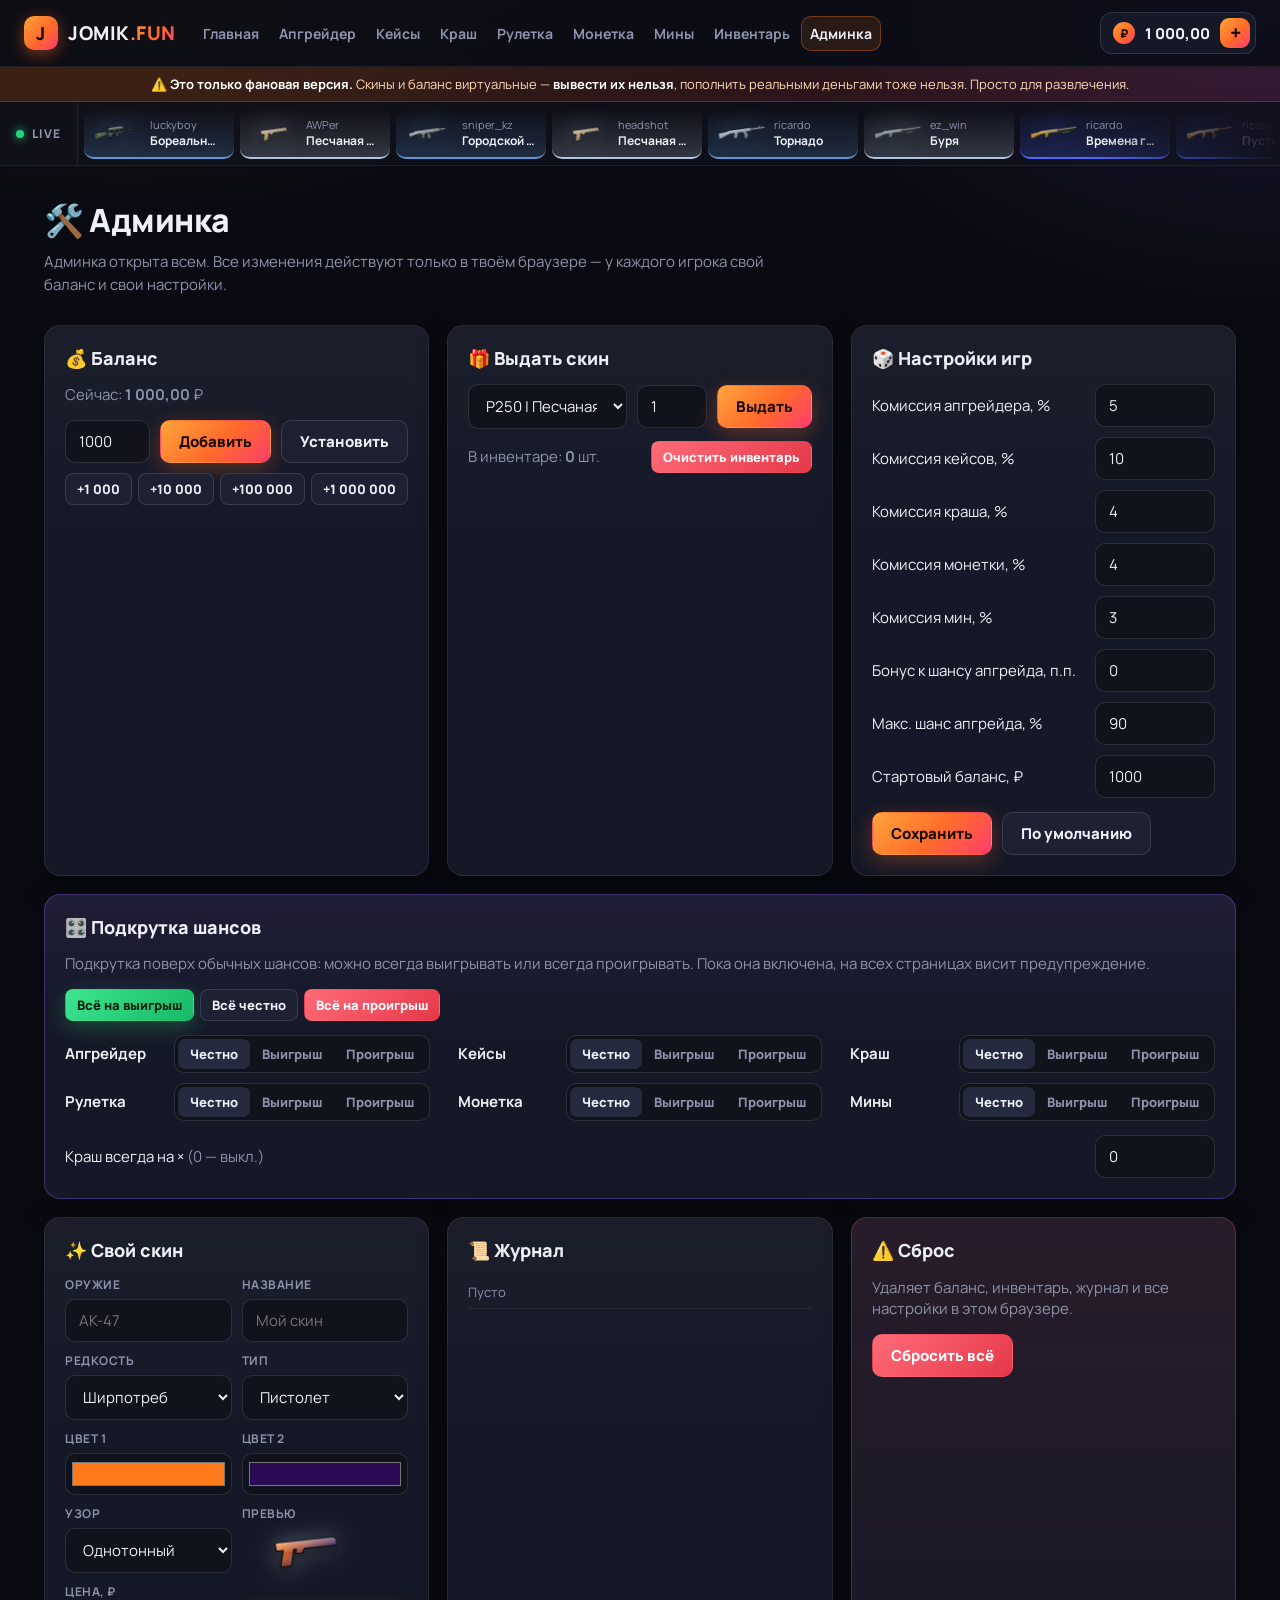
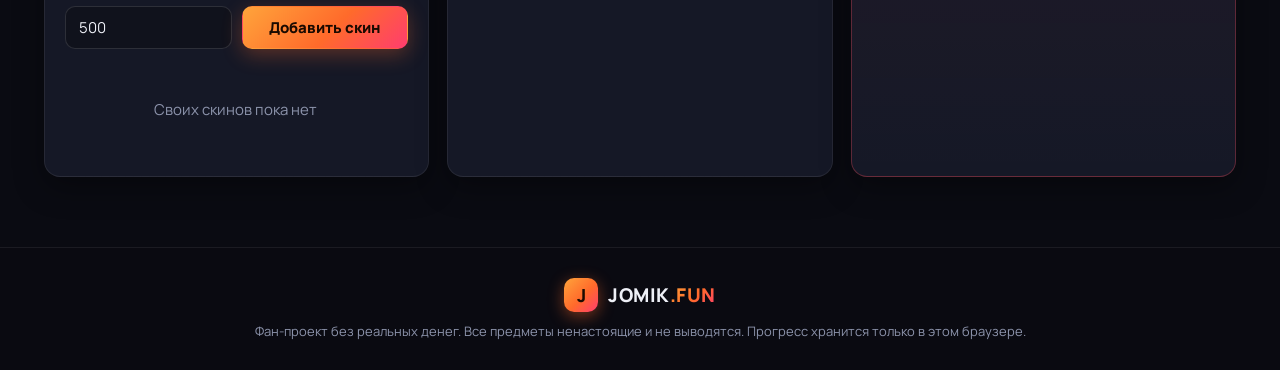
==== commit f69d3c48: "Add per-game odds rigging to the admin panel Each game can be set to fair, always win or always lose" ====
--- a/admin.html
+++ b/admin.html
@@ -60,6 +60,22 @@
         </div>
       </section>
 
+      <section class="card rig-card">
+        <h2>🎛️ Подкрутка шансов</h2>
+        <p class="muted" style="margin-top:0">Подкрутка поверх обычных шансов: можно всегда выигрывать или всегда проигрывать.
+          Пока она включена, на всех страницах висит предупреждение.</p>
+        <div class="chips" style="margin-bottom:14px">
+          <button class="btn btn-sm btn-green" data-rig-all="win">Всё на выигрыш</button>
+          <button class="btn btn-sm" data-rig-all="fair">Всё честно</button>
+          <button class="btn btn-sm btn-red" data-rig-all="lose">Всё на проигрыш</button>
+        </div>
+        <div id="rigList" class="rig-list"></div>
+        <div class="kv" style="margin-top:14px">
+          <span>Краш всегда на × <span class="muted">(0 — выкл.)</span></span>
+          <input class="input" id="crashForce" type="number" min="0" step="0.01">
+        </div>
+      </section>
+
       <section class="card">
         <h2>✨ Свой скин</h2>
         <div class="grid" style="grid-template-columns:1fr 1fr;gap:10px">
@@ -95,7 +111,43 @@
   <script>
     const $ = id => document.getElementById(id);
 
+    const RIG_MODES = [["fair", "Честно"], ["win", "Выигрыш"], ["lose", "Проигрыш"]];
+
+    function renderRig() {
+      $("rigList").innerHTML = Object.entries(RIG_GAMES).map(([g, name]) => `
+        <div class="rig-row"><span>${name}</span>
+          <div class="seg">${RIG_MODES.map(([m, label]) =>
+            `<button class="${rigMode(g) === m ? "on " + m : ""}" data-rig="${g}" data-mode="${m}">${label}</button>`).join("")}</div>
+        </div>`).join("");
+      $("crashForce").value = Store.settings.crashForce || 0;
+    }
+
+    function setRig(game, mode) {
+      Store.settings.rig[game] = mode;
+      Store.saveSettings();
+      renderRig();
+    }
+
+    $("rigList").addEventListener("click", e => {
+      const b = e.target.closest("[data-rig]");
+      if (b) setRig(b.dataset.rig, b.dataset.mode);
+    });
+    document.querySelectorAll("[data-rig-all]").forEach(b => b.addEventListener("click", () => {
+      Object.keys(RIG_GAMES).forEach(g => Store.settings.rig[g] = b.dataset.rigAll);
+      if (b.dataset.rigAll === "fair") Store.settings.crashForce = 0;
+      Store.saveSettings();
+      renderRig();
+      toast(b.textContent, b.dataset.rigAll === "lose" ? "lose" : "win");
+    }));
+    $("crashForce").addEventListener("change", () => {
+      const v = parseFloat($("crashForce").value) || 0;
+      Store.settings.crashForce = v > 1 ? Math.round(v * 100) / 100 : 0;
+      Store.saveSettings();
+      renderRig();
+    });
+
     function render() {
+      renderRig();
       const s = Store.settings;
       $("curBalance").textContent = fmt(Store.balance);
       $("invCount").textContent = Store.state.inventory.length;
@@ -184,6 +236,8 @@
         edge: { ...DEFAULT_SETTINGS.edge },
         upgraderBoost: DEFAULT_SETTINGS.upgraderBoost,
         maxUpgradeChance: DEFAULT_SETTINGS.maxUpgradeChance,
+        rig: { ...DEFAULT_SETTINGS.rig },
+        crashForce: 0,
       });
       Store.saveSettings();
       toast("Настройки сброшены по умолчанию");
--- a/css/style.css
+++ b/css/style.css
@@ -596,6 +596,20 @@
 .log { max-height: 320px; overflow-y: auto; font-size: 13px; }
 .log div { padding: 7px 0; border-bottom: 1px solid var(--border); }
 
+.rig-card { grid-column: 1 / -1; border-color: rgba(139, 92, 246, .35); background: linear-gradient(180deg, rgba(139, 92, 246, .08), transparent 50%), var(--card); }
+.rig-list { display: grid; grid-template-columns: repeat(auto-fill, minmax(330px, 1fr)); gap: 10px 28px; }
+.rig-row { display: flex; align-items: center; justify-content: space-between; gap: 10px; flex-wrap: wrap; }
+.rig-row > span { font-weight: 700; }
+.seg { display: inline-flex; background: var(--bg2); border: 1px solid var(--border2); border-radius: 10px; padding: 3px; }
+.seg button {
+  border: none; background: transparent; color: var(--muted);
+  padding: 6px 12px; border-radius: 7px; font-weight: 800; font-size: 13px; cursor: pointer;
+}
+.seg button:hover { color: var(--text); }
+.seg button.on.fair { background: var(--card3); color: var(--text); }
+.seg button.on.win { background: var(--green); color: #04210f; }
+.seg button.on.lose { background: var(--red); color: #fff; }
+
 /* ---------- mobile ---------- */
 @media (max-width: 1400px) {
   .nav a { padding: 8px 9px; }
